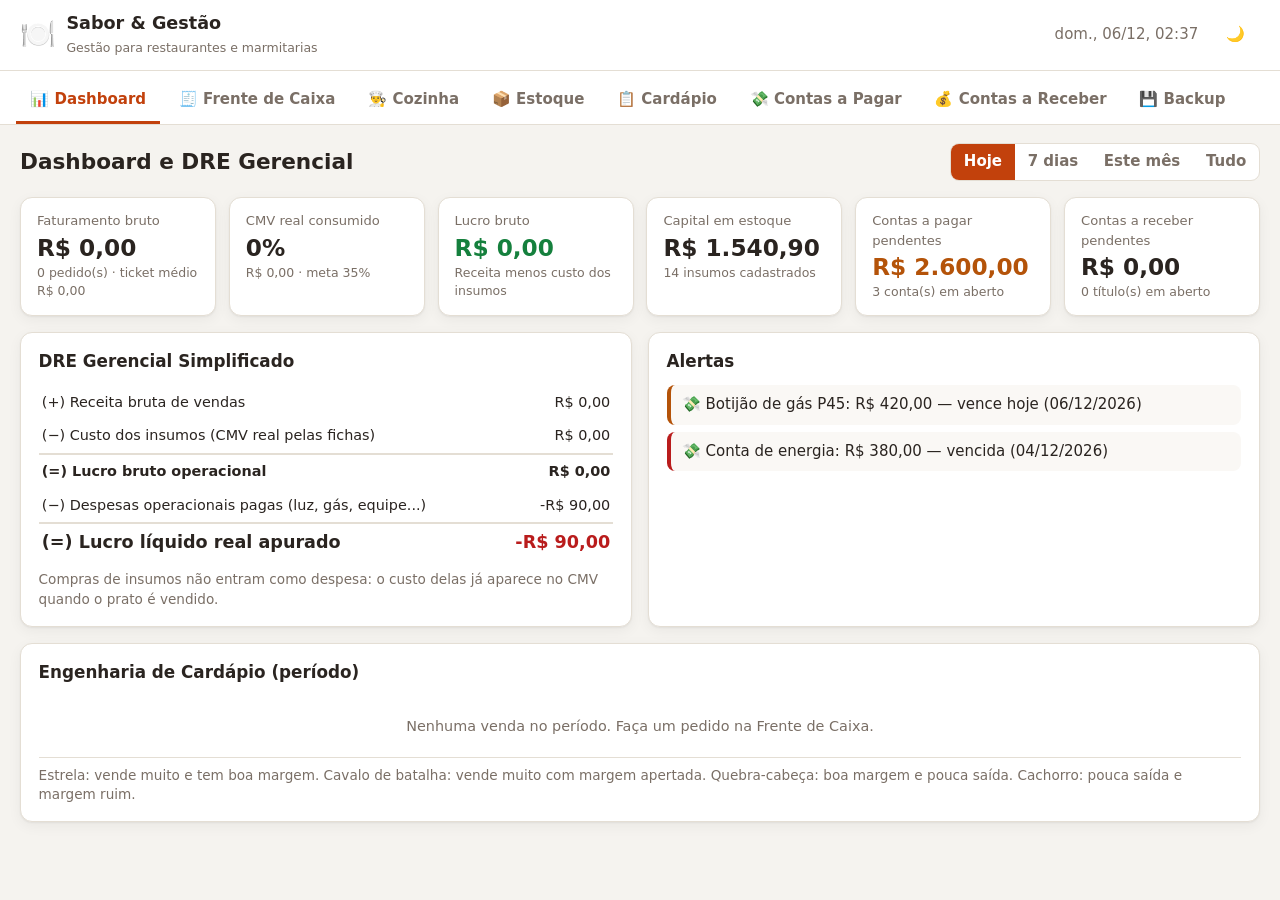
==== instalador-pc/app/index.html @ 0da5b5fb "Adiciona instalador Python para Windows com banco SQLite local servidor.py serve o sistema em 127.0." ====
<!DOCTYPE html>
<html lang="pt-BR">
<head>
  <meta charset="UTF-8">
  <meta name="viewport" content="width=device-width, initial-scale=1">
  <title>Sabor &amp; Gestão</title>
  <link rel="stylesheet" href="styles.css">
</head>
<body>
  <header class="topbar no-print">
    <div class="brand">
      <span class="brand-logo">🍽️</span>
      <div>
        <strong id="nomeRestaurante">Sabor &amp; Gestão</strong>
        <small>Gestão para restaurantes e marmitarias</small>
      </div>
    </div>
    <div class="topbar-right">
      <span id="statusBanco" class="clock"></span>
      <span id="relogio" class="clock"></span>
      <button class="btn btn-ghost" id="btnTema" title="Alternar tema claro/escuro">🌙</button>
    </div>
  </header>

  <nav class="tabs no-print" id="tabs">
    <button class="tab active" data-tab="dashboard">📊 Dashboard</button>
    <button class="tab" data-tab="pdv">🧾 Frente de Caixa</button>
    <button class="tab" data-tab="cozinha">👨‍🍳 Cozinha</button>
    <button class="tab" data-tab="estoque">📦 Estoque</button>
    <button class="tab" data-tab="cardapio">📋 Cardápio</button>
    <button class="tab" data-tab="pagar">💸 Contas a Pagar</button>
    <button class="tab" data-tab="receber">💰 Contas a Receber</button>
    <button class="tab" data-tab="backup">💾 Backup</button>
  </nav>

  <main class="no-print">
    <!-- 1. DASHBOARD / DRE -->
    <section class="panel active" id="tab-dashboard">
      <div class="section-head">
        <h2>Dashboard e DRE Gerencial</h2>
        <div class="seg" id="filtroPeriodo">
          <button data-p="hoje" class="active">Hoje</button>
          <button data-p="7d">7 dias</button>
          <button data-p="mes">Este mês</button>
          <button data-p="tudo">Tudo</button>
        </div>
      </div>
      <div class="kpis" id="kpis"></div>
      <div class="grid-2">
        <div class="card">
          <h3>DRE Gerencial Simplificado</h3>
          <table class="dre" id="dre"></table>
          <p class="hint">Compras de insumos não entram como despesa: o custo delas já aparece no CMV quando o prato é vendido.</p>
        </div>
        <div class="card">
          <h3>Alertas</h3>
          <ul class="alerts" id="alertas"></ul>
        </div>
      </div>
      <div class="card">
        <h3>Engenharia de Cardápio (período)</h3>
        <div class="table-wrap"><table id="tabEngenharia"></table></div>
        <p class="hint">Estrela: vende muito e tem boa margem. Cavalo de batalha: vende muito com margem apertada. Quebra-cabeça: boa margem e pouca saída. Cachorro: pouca saída e margem ruim.</p>
      </div>
    </section>

    <!-- 2. PDV -->
    <section class="panel" id="tab-pdv">
      <div class="pdv">
        <div class="pdv-menu">
          <div class="pdv-filters">
            <input type="search" id="buscaPdv" placeholder="🔎 Buscar prato ou bebida...">
            <div class="chips" id="chipsCategorias"></div>
          </div>
          <div class="menu-grid" id="menuGrid"></div>
        </div>
        <aside class="pdv-cart card">
          <h3>Pedido atual</h3>
          <div class="seg seg-full" id="canalVenda">
            <button data-c="Balcão" class="active">🥡 Balcão</button>
            <button data-c="Mesa">🍽️ Mesa</button>
            <button data-c="Delivery">🛵 Delivery</button>
          </div>
          <div id="camposCanal" class="form-grid"></div>
          <ul class="cart" id="carrinho"></ul>
          <div class="totais" id="totais"></div>
          <label class="lbl">Forma de pagamento</label>
          <div class="pay-grid" id="formasPagamento">
            <button data-f="PIX" class="active">PIX</button>
            <button data-f="Dinheiro">Dinheiro</button>
            <button data-f="Débito">Débito</button>
            <button data-f="Crédito">Crédito</button>
            <button data-f="Fiado">Fiado</button>
          </div>
          <div id="camposPagamento" class="form-grid"></div>
          <div class="cart-actions">
            <button class="btn btn-ghost" id="btnLimpar">Limpar</button>
            <button class="btn btn-primary btn-lg" id="btnFinalizar">Finalizar pedido</button>
          </div>
        </aside>
      </div>
    </section>

    <!-- 3. COZINHA / KDS -->
    <section class="panel" id="tab-cozinha">
      <div class="section-head">
        <h2>Cozinha (KDS)</h2>
        <span class="hint">Atualiza sozinho a cada 30 segundos. Pedidos com mais de 25 min ficam em vermelho.</span>
      </div>
      <div class="kanban">
        <div class="col"><h3>🕒 Novos pedidos <span class="count" id="cNovo"></span></h3><div id="kNovo"></div></div>
        <div class="col"><h3>🔥 Em preparo <span class="count" id="cPreparo"></span></h3><div id="kPreparo"></div></div>
        <div class="col"><h3>🍽️ Prontos <span class="count" id="cPronto"></span></h3><div id="kPronto"></div></div>
      </div>
      <div class="card">
        <h3>Histórico de pedidos</h3>
        <div class="table-wrap"><table id="tabHistorico"></table></div>
      </div>
    </section>

    <!-- 4. ESTOQUE -->
    <section class="panel" id="tab-estoque">
      <div class="section-head">
        <h2>Estoque e Insumos</h2>
        <div class="btn-row">
          <button class="btn" id="btnListaCompras">🛒 Lista de compras</button>
          <button class="btn btn-primary" id="btnNovoInsumo">+ Novo insumo</button>
        </div>
      </div>
      <div class="card">
        <div class="table-wrap"><table id="tabInsumos"></table></div>
      </div>
      <div class="card">
        <div class="section-head">
          <h3>Kardex (movimentações)</h3>
          <select id="filtroKardex">
            <option value="">Todas</option>
            <option value="entrada">Entradas (compras)</option>
            <option value="venda">Saídas por venda</option>
            <option value="perda">Saídas manuais / perdas</option>
          </select>
        </div>
        <div class="table-wrap"><table id="tabKardex"></table></div>
      </div>
    </section>

    <!-- 5. CARDÁPIO -->
    <section class="panel" id="tab-cardapio">
      <div class="section-head">
        <h2>Cardápio e Ficha Técnica</h2>
        <div class="btn-row">
          <label class="inline">Meta de CMV <input type="number" id="metaCmv" min="1" max="100" step="1"> %</label>
          <button class="btn btn-primary" id="btnNovoPrato">+ Novo item</button>
        </div>
      </div>
      <div class="card">
        <div class="table-wrap"><table id="tabCardapio"></table></div>
      </div>
    </section>

    <!-- 6. CONTAS A PAGAR -->
    <section class="panel" id="tab-pagar">
      <div class="section-head">
        <h2>Contas a Pagar</h2>
        <div class="btn-row">
          <select id="filtroPagar">
            <option value="abertas">Em aberto</option>
            <option value="pagas">Pagas</option>
            <option value="todas">Todas</option>
          </select>
          <button class="btn btn-primary" id="btnNovaConta">+ Nova conta</button>
        </div>
      </div>
      <div class="kpis kpis-sm" id="resumoPagar"></div>
      <div class="card"><div class="table-wrap"><table id="tabPagar"></table></div></div>
    </section>

    <!-- 7. CONTAS A RECEBER -->
    <section class="panel" id="tab-receber">
      <div class="section-head">
        <h2>Contas a Receber e Caderneta de Fiado</h2>
        <div class="btn-row">
          <select id="filtroReceber">
            <option value="abertas">Em aberto</option>
            <option value="quitadas">Quitadas</option>
            <option value="todas">Todas</option>
          </select>
          <button class="btn btn-primary" id="btnNovoTitulo">+ Novo lançamento</button>
        </div>
      </div>
      <div class="grid-2">
        <div class="card">
          <h3>Saldo devedor por cliente</h3>
          <div class="table-wrap"><table id="tabSaldos"></table></div>
        </div>
        <div class="card">
          <h3>Recebíveis de cartão de crédito</h3>
          <div class="table-wrap"><table id="tabCartao"></table></div>
        </div>
      </div>
      <div class="card"><h3>Títulos</h3><div class="table-wrap"><table id="tabReceber"></table></div></div>
    </section>

    <!-- 8. BACKUP -->
    <section class="panel" id="tab-backup">
      <div class="section-head"><h2>Backup, Segurança e Exportação</h2></div>
      <div class="grid-2">
        <div class="card">
          <h3>Dados do restaurante</h3>
          <div class="form-grid">
            <label>Nome do restaurante<input id="cfgNome"></label>
            <label>Teto de fiado por cliente (R$)<input id="cfgTeto" type="number" min="0" step="10"></label>
            <label>Prazo padrão do fiado (dias)<input id="cfgPrazo" type="number" min="1" step="1"></label>
          </div>
          <button class="btn btn-primary" id="btnSalvarCfg">Salvar</button>
        </div>
        <div class="card">
          <h3>Exportar e salvar</h3>
          <div class="stack">
            <button class="btn" id="btnCsv">📄 Exportar vendas (CSV / Excel)</button>
            <button class="btn" id="btnBackup">💾 Baixar backup completo (JSON)</button>
            <label class="btn">♻️ Restaurar backup (JSON)<input type="file" id="fileRestore" accept=".json,application/json" hidden></label>
          </div>
        </div>
        <div class="card danger-zone">
          <h3>Modo real</h3>
          <p>Apaga as vendas de teste, os títulos gerados por elas e devolve ao estoque o que essas vendas consumiram. Cardápio, insumos e contas a pagar continuam.</p>
          <button class="btn btn-danger" id="btnModoReal">Zerar vendas de teste</button>
        </div>
        <div class="card danger-zone">
          <h3>Restaurar dados de exemplo</h3>
          <p>Apaga tudo e volta ao cardápio e estoque de demonstração.</p>
          <button class="btn btn-danger" id="btnFabrica">Restaurar padrão de fábrica</button>
        </div>
      </div>
      <p class="hint" id="hintArmazenamento">Todos os dados ficam guardados neste navegador (localStorage). Faça o backup JSON com frequência e guarde no pen drive ou na nuvem.</p>
    </section>
  </main>

  <!-- Modal genérico -->
  <div class="modal-bg no-print" id="modalBg" hidden>
    <div class="modal" role="dialog" aria-modal="true">
      <div class="modal-head"><h3 id="modalTitulo"></h3><button class="btn btn-ghost" data-close>✕</button></div>
      <div class="modal-body" id="modalCorpo"></div>
      <div class="modal-foot" id="modalRodape"></div>
    </div>
  </div>

  <div class="toasts no-print" id="toasts"></div>

  <!-- Área de impressão (cupom térmico 80mm e relatórios) -->
  <div id="printArea"></div>

  <script src="app.js"></script>
</body>
</html>
---- instalador-pc/app/styles.css ----
/* ===== Sabor & Gestão — design system ===== */
:root {
  --bg: #f5f3ef;
  --surface: #ffffff;
  --surface-2: #faf8f5;
  --border: #e4ded4;
  --text: #2a2420;
  --muted: #7a6f66;
  --primary: #c2410c;
  --primary-ink: #ffffff;
  --primary-soft: #fde8dc;
  --ok: #15803d;
  --ok-soft: #dcfce7;
  --warn: #b45309;
  --warn-soft: #fef3c7;
  --bad: #b91c1c;
  --bad-soft: #fee2e2;
  --info: #1d4ed8;
  --info-soft: #dbeafe;
  --radius: 12px;
  --shadow: 0 1px 2px rgba(0,0,0,.05), 0 4px 14px rgba(0,0,0,.05);
  --font: "Segoe UI", system-ui, -apple-system, Roboto, Arial, sans-serif;
  --mono: "Consolas", "Courier New", monospace;
}
:root[data-theme="dark"] {
  --bg: #16130f;
  --surface: #211d18;
  --surface-2: #2a251f;
  --border: #3a332b;
  --text: #f1ebe4;
  --muted: #a89c90;
  --primary: #f97316;
  --primary-ink: #1a0d04;
  --primary-soft: #3b2212;
  --ok: #4ade80;
  --ok-soft: #12301d;
  --warn: #fbbf24;
  --warn-soft: #33270b;
  --bad: #f87171;
  --bad-soft: #3a1616;
  --info: #93c5fd;
  --info-soft: #142338;
  --shadow: 0 1px 2px rgba(0,0,0,.4);
}

* { box-sizing: border-box; }
html, body { margin: 0; }
body { background: var(--bg); color: var(--text); font-family: var(--font); font-size: 15px; line-height: 1.45; }
h2 { font-size: 1.35rem; margin: 0; }
h3 { font-size: 1.05rem; margin: 0 0 .75rem; }
input, select, textarea, button { font: inherit; color: inherit; }
input, select, textarea {
  background: var(--surface); border: 1px solid var(--border); border-radius: 8px;
  padding: .5rem .65rem; width: 100%; min-width: 0;
}
input:focus, select:focus, textarea:focus { outline: 2px solid var(--primary); outline-offset: -1px; }

/* ---- Topbar & tabs ---- */
.topbar { display: flex; justify-content: space-between; align-items: center; padding: .7rem 1.25rem; background: var(--surface); border-bottom: 1px solid var(--border); }
.brand { display: flex; gap: .65rem; align-items: center; }
.brand-logo { font-size: 1.8rem; }
.brand strong { display: block; font-size: 1.1rem; }
.brand small { color: var(--muted); }
.topbar-right { display: flex; align-items: center; gap: .75rem; }
.clock { color: var(--muted); font-variant-numeric: tabular-nums; }
.tabs { display: flex; gap: .25rem; padding: .5rem 1rem 0; background: var(--surface); border-bottom: 1px solid var(--border); overflow-x: auto; position: sticky; top: 0; z-index: 5; }
.tab { border: 0; background: none; padding: .65rem .9rem; border-bottom: 3px solid transparent; cursor: pointer; white-space: nowrap; color: var(--muted); font-weight: 600; }
.tab:hover { color: var(--text); }
.tab.active { color: var(--primary); border-bottom-color: var(--primary); }

main { padding: 1.1rem 1.25rem 3rem; max-width: 1400px; margin: 0 auto; }
.panel { display: none; }
.panel.active { display: block; }
.section-head { display: flex; justify-content: space-between; align-items: center; gap: 1rem; flex-wrap: wrap; margin-bottom: 1rem; }
.section-head h3 { margin: 0; }
.card { background: var(--surface); border: 1px solid var(--border); border-radius: var(--radius); padding: 1rem 1.1rem; box-shadow: var(--shadow); margin-bottom: 1rem; }
.grid-2 { display: grid; grid-template-columns: repeat(auto-fit, minmax(340px, 1fr)); gap: 1rem; }
.grid-2 > .card { margin-bottom: 0; }
.grid-2 + .card, .grid-2 + .hint { margin-top: 1rem; }
.hint { color: var(--muted); font-size: .85rem; margin: .5rem 0 0; }
.stack { display: flex; flex-direction: column; gap: .5rem; }
.btn-row { display: flex; gap: .5rem; align-items: center; flex-wrap: wrap; }
.inline { display: flex; align-items: center; gap: .4rem; white-space: nowrap; }
.inline input { width: 70px; }

/* ---- Buttons ---- */
.btn { display: inline-flex; align-items: center; justify-content: center; gap: .35rem; border: 1px solid var(--border); background: var(--surface-2); padding: .5rem .9rem; border-radius: 8px; cursor: pointer; font-weight: 600; text-decoration: none; }
.btn:hover { filter: brightness(.97); }
.btn-primary { background: var(--primary); border-color: var(--primary); color: var(--primary-ink); }
.btn-danger { background: var(--bad); border-color: var(--bad); color: #fff; }
.btn-ghost { background: transparent; border-color: transparent; }
.btn-sm { padding: .25rem .55rem; font-size: .82rem; }
.btn-lg { padding: .75rem 1.2rem; font-size: 1.05rem; }
.btn:disabled { opacity: .5; cursor: not-allowed; }

.seg { display: inline-flex; border: 1px solid var(--border); border-radius: 9px; overflow: hidden; background: var(--surface); }
.seg button { border: 0; background: none; padding: .45rem .8rem; cursor: pointer; font-weight: 600; color: var(--muted); }
.seg button.active { background: var(--primary); color: var(--primary-ink); }
.seg-full { display: flex; width: 100%; margin-bottom: .75rem; }
.seg-full button { flex: 1; }

/* ---- KPIs ---- */
.kpis { display: grid; grid-template-columns: repeat(auto-fit, minmax(190px, 1fr)); gap: .8rem; margin-bottom: 1rem; }
.kpi { background: var(--surface); border: 1px solid var(--border); border-radius: var(--radius); padding: .85rem 1rem; box-shadow: var(--shadow); }
.kpi span { color: var(--muted); font-size: .82rem; display: block; }
.kpi strong { font-size: 1.45rem; font-variant-numeric: tabular-nums; }
.kpi small { color: var(--muted); display: block; }
.kpi.ok strong { color: var(--ok); } .kpi.bad strong { color: var(--bad); } .kpi.warn strong { color: var(--warn); }
.kpis-sm .kpi strong { font-size: 1.2rem; }

/* ---- Tables ---- */
.table-wrap { overflow-x: auto; }
table { width: 100%; border-collapse: collapse; font-size: .9rem; }
th, td { text-align: left; padding: .5rem .55rem; border-bottom: 1px solid var(--border); vertical-align: middle; }
th { color: var(--muted); font-weight: 600; font-size: .78rem; text-transform: uppercase; letter-spacing: .03em; }
td.num, th.num { text-align: right; font-variant-numeric: tabular-nums; white-space: nowrap; }
tr.row-bad td { background: var(--bad-soft); }
tr.row-warn td { background: var(--warn-soft); }
.empty { color: var(--muted); text-align: center; padding: 1.25rem; }
.dre td { border: 0; padding: .4rem .2rem; }
.dre tr.total td { border-top: 2px solid var(--border); font-weight: 700; }
.dre tr.final td { font-size: 1.1rem; }

.badge { display: inline-block; padding: .12rem .5rem; border-radius: 999px; font-size: .75rem; font-weight: 700; white-space: nowrap; }
.b-ok { background: var(--ok-soft); color: var(--ok); }
.b-bad { background: var(--bad-soft); color: var(--bad); }
.b-warn { background: var(--warn-soft); color: var(--warn); }
.b-info { background: var(--info-soft); color: var(--info); }
.b-muted { background: var(--surface-2); color: var(--muted); border: 1px solid var(--border); }

.alerts { list-style: none; margin: 0; padding: 0; display: flex; flex-direction: column; gap: .45rem; }
.alerts li { padding: .55rem .7rem; border-radius: 8px; background: var(--surface-2); border-left: 4px solid var(--border); }
.alerts li.bad { border-left-color: var(--bad); }
.alerts li.warn { border-left-color: var(--warn); }
.alerts li.ok { border-left-color: var(--ok); }

/* ---- PDV ---- */
.pdv { display: grid; grid-template-columns: 1fr 380px; gap: 1rem; align-items: start; }
.pdv-filters { display: flex; flex-direction: column; gap: .6rem; margin-bottom: .9rem; }
.chips { display: flex; gap: .4rem; flex-wrap: wrap; }
.chip { border: 1px solid var(--border); background: var(--surface); border-radius: 999px; padding: .35rem .85rem; cursor: pointer; font-weight: 600; font-size: .88rem; }
.chip.active { background: var(--primary); color: var(--primary-ink); border-color: var(--primary); }
.menu-grid { display: grid; grid-template-columns: repeat(auto-fill, minmax(175px, 1fr)); gap: .7rem; }
.item { text-align: left; background: var(--surface); border: 1px solid var(--border); border-radius: var(--radius); padding: .8rem; cursor: pointer; display: flex; flex-direction: column; gap: .3rem; min-height: 120px; box-shadow: var(--shadow); }
.item:hover { border-color: var(--primary); }
.item b { font-size: .95rem; }
.item small { color: var(--muted); font-size: .78rem; flex: 1; }
.item .price { font-weight: 800; color: var(--primary); font-size: 1.05rem; }
.item.sem-estoque { opacity: .55; }
.pdv-cart { position: sticky; top: 60px; margin: 0; }
.cart { list-style: none; padding: 0; margin: .5rem 0; max-height: 34vh; overflow-y: auto; }
.cart li { display: grid; grid-template-columns: 1fr auto auto; gap: .5rem; align-items: center; padding: .45rem 0; border-bottom: 1px dashed var(--border); }
.cart .qty { display: inline-flex; align-items: center; gap: .3rem; }
.cart .qty button { width: 26px; height: 26px; border-radius: 6px; border: 1px solid var(--border); background: var(--surface-2); cursor: pointer; }
.totais { border-top: 1px solid var(--border); padding-top: .5rem; margin-bottom: .6rem; }
.totais div { display: flex; justify-content: space-between; font-variant-numeric: tabular-nums; }
.totais .grand { font-size: 1.35rem; font-weight: 800; }
.lbl { font-size: .8rem; color: var(--muted); font-weight: 600; display: block; margin-bottom: .3rem; }
.pay-grid { display: grid; grid-template-columns: repeat(5, 1fr); gap: .3rem; margin-bottom: .6rem; }
.pay-grid button { border: 1px solid var(--border); background: var(--surface-2); border-radius: 8px; padding: .5rem .2rem; cursor: pointer; font-weight: 600; font-size: .82rem; }
.pay-grid button.active { background: var(--primary); color: var(--primary-ink); border-color: var(--primary); }
.cart-actions { display: grid; grid-template-columns: auto 1fr; gap: .5rem; margin-top: .6rem; }
.form-grid { display: grid; grid-template-columns: repeat(auto-fit, minmax(150px, 1fr)); gap: .55rem; margin-bottom: .6rem; }
.form-grid label, .modal-body label { display: flex; flex-direction: column; gap: .25rem; font-size: .82rem; font-weight: 600; color: var(--muted); }
.form-grid label.check, .modal-body label.check { flex-direction: row; align-items: center; gap: .45rem; color: var(--text); }
.form-grid label.check input, .modal-body label.check input { width: auto; }
.troco { font-weight: 700; color: var(--ok); align-self: end; padding-bottom: .5rem; }

/* ---- Kanban ---- */
.kanban { display: grid; grid-template-columns: repeat(3, 1fr); gap: 1rem; margin-bottom: 1rem; }
.col { background: var(--surface-2); border: 1px solid var(--border); border-radius: var(--radius); padding: .8rem; min-height: 220px; }
.col h3 { display: flex; justify-content: space-between; }
.count { background: var(--surface); border: 1px solid var(--border); border-radius: 999px; padding: 0 .55rem; font-size: .85rem; }
.ticket { background: var(--surface); border: 1px solid var(--border); border-left: 5px solid var(--info); border-radius: 10px; padding: .65rem .75rem; margin-bottom: .6rem; box-shadow: var(--shadow); }
.ticket.late { border-left-color: var(--bad); background: var(--bad-soft); }
.ticket-head { display: flex; justify-content: space-between; font-weight: 700; }
.ticket ul { margin: .35rem 0; padding-left: 1.1rem; }
.ticket .meta { color: var(--muted); font-size: .8rem; }
.ticket .timer { font-variant-numeric: tabular-nums; }
.ticket.late .timer { color: var(--bad); font-weight: 800; }
.ticket .btn-row { margin-top: .4rem; }

/* ---- Ficha técnica (modal) ---- */
.ficha-row { display: grid; grid-template-columns: 1fr 110px 50px 34px; gap: .4rem; align-items: center; margin-bottom: .4rem; }
.ficha-resumo { display: grid; grid-template-columns: repeat(4, 1fr); gap: .5rem; margin-top: .75rem; }
.ficha-resumo div { background: var(--surface-2); border-radius: 8px; padding: .5rem; text-align: center; }
.ficha-resumo span { font-size: .75rem; color: var(--muted); display: block; }

/* ---- Modal & toasts ---- */
.modal-bg { position: fixed; inset: 0; background: rgba(0,0,0,.45); display: flex; align-items: flex-start; justify-content: center; padding: 4vh 1rem; z-index: 50; overflow-y: auto; }
.modal-bg[hidden] { display: none; }
.modal { background: var(--surface); border-radius: 14px; width: min(640px, 100%); box-shadow: 0 20px 60px rgba(0,0,0,.3); }
.modal-head { display: flex; justify-content: space-between; align-items: center; padding: .9rem 1.1rem; border-bottom: 1px solid var(--border); }
.modal-head h3 { margin: 0; }
.modal-body { padding: 1rem 1.1rem; display: flex; flex-direction: column; gap: .65rem; }
.modal-foot { padding: .8rem 1.1rem; border-top: 1px solid var(--border); display: flex; justify-content: flex-end; gap: .5rem; flex-wrap: wrap; }
.modal pre { background: var(--surface-2); padding: .75rem; border-radius: 8px; overflow-x: auto; font-family: var(--mono); font-size: .85rem; }
.toasts { position: fixed; bottom: 1rem; right: 1rem; display: flex; flex-direction: column; gap: .5rem; z-index: 60; }
.toast { background: var(--text); color: var(--bg); padding: .7rem 1rem; border-radius: 10px; box-shadow: var(--shadow); max-width: 360px; animation: in .2s ease-out; }
.toast.bad { background: var(--bad); color: #fff; }
.toast.ok { background: var(--ok); color: #fff; }
@keyframes in { from { transform: translateY(10px); opacity: 0; } }
.danger-zone { border-color: var(--bad-soft); }

/* ---- Impressão: cupom térmico 80mm ---- */
#printArea { display: none; }
.cupom { font-family: var(--mono); font-size: 12px; width: 72mm; white-space: pre; margin: 0; color: #000; }
@media print {
  body { background: #fff; }
  .no-print { display: none !important; }
  #printArea { display: block; }
  @page { margin: 4mm; }
}

/* ---- Responsivo ---- */
@media (max-width: 980px) {
  .pdv { grid-template-columns: 1fr; }
  .pdv-cart { position: static; }
  .kanban { grid-template-columns: 1fr; }
}
@media (max-width: 560px) {
  main { padding: .8rem; }
  .topbar { padding: .6rem .8rem; }
  .brand small, .clock { display: none; }
  .pay-grid { grid-template-columns: repeat(3, 1fr); }
  .ficha-resumo { grid-template-columns: repeat(2, 1fr); }
  .grid-2 { grid-template-columns: 1fr; }
}
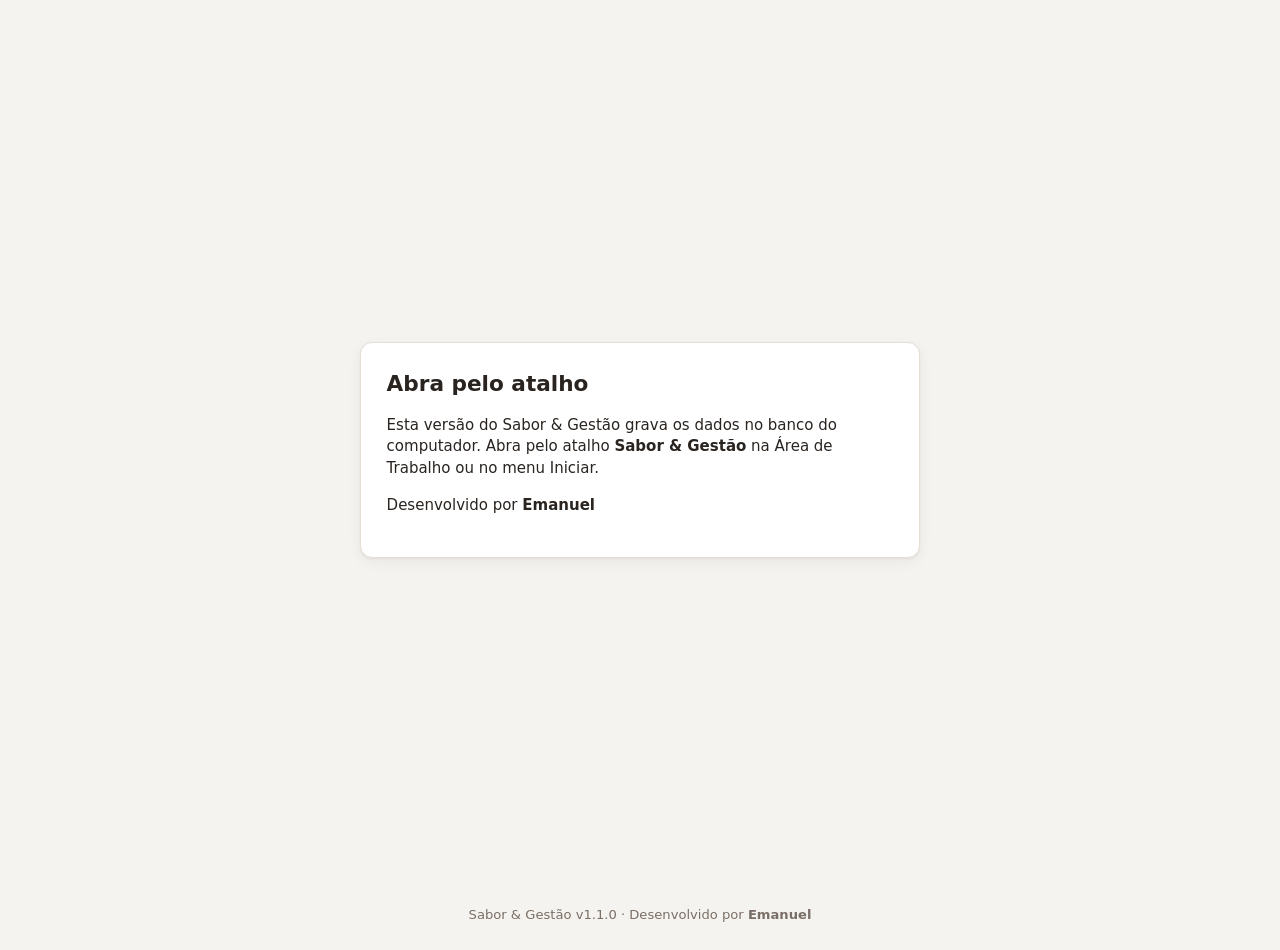
==== commit 91b187e8: "Licença de uso com prazo, créditos do desenvolvedor e testes automáticos - licenca.py: chave assinad" ====
--- a/instalador-pc/app/index.html
+++ b/instalador-pc/app/index.html
@@ -2,6 +2,7 @@
 <html lang="pt-BR">
 <head>
   <meta charset="UTF-8">
+  <!-- Sabor & Gestão — desenvolvido por Emanuel (contato em autor.js) -->
   <meta name="viewport" content="width=device-width, initial-scale=1">
   <title>Sabor &amp; Gestão</title>
   <link rel="stylesheet" href="styles.css">
@@ -18,10 +19,12 @@
     <div class="topbar-right">
       <span id="statusBanco" class="clock"></span>
       <span id="relogio" class="clock"></span>
+      <button class="btn btn-ghost" id="btnSobre" title="Sobre, licença e contato do desenvolvedor">ℹ️</button>
       <button class="btn btn-ghost" id="btnTema" title="Alternar tema claro/escuro">🌙</button>
     </div>
   </header>
 
+  <div class="aviso-licenca no-print" id="avisoLicenca" hidden></div>
   <nav class="tabs no-print" id="tabs">
     <button class="tab active" data-tab="dashboard">📊 Dashboard</button>
     <button class="tab" data-tab="pdv">🧾 Frente de Caixa</button>
@@ -236,6 +239,9 @@
       <p class="hint" id="hintArmazenamento">Todos os dados ficam guardados neste navegador (localStorage). Faça o backup JSON com frequência e guarde no pen drive ou na nuvem.</p>
     </section>
   </main>
+  <footer class="rodape no-print" id="rodape"></footer>
+
+  <div class="bloqueio no-print" id="bloqueio" hidden><div class="bloqueio-caixa" id="bloqueioCaixa"></div></div>
 
   <!-- Modal genérico -->
   <div class="modal-bg no-print" id="modalBg" hidden>
@@ -251,6 +257,7 @@
   <!-- Área de impressão (cupom térmico 80mm e relatórios) -->
   <div id="printArea"></div>
 
+  <script src="autor.js"></script>
   <script src="app.js"></script>
 </body>
 </html>
--- a/instalador-pc/app/styles.css
+++ b/instalador-pc/app/styles.css
@@ -1,4 +1,5 @@
-/* ===== Sabor & Gestão — design system ===== */
+/* Sabor & Gestão — desenvolvido por Emanuel (contato em autor.js)
+   ===== Sabor & Gestão — design system ===== */
 :root {
   --bg: #f5f3ef;
   --surface: #ffffff;
@@ -226,3 +227,22 @@
   .ficha-resumo { grid-template-columns: repeat(2, 1fr); }
   .grid-2 { grid-template-columns: 1fr; }
 }
+
+/* ---------- créditos, licença ---------- */
+.rodape { text-align: center; color: var(--muted); font-size: .82rem; padding: 1.2rem 1rem 1.6rem; }
+.rodape a, .sobre a, .bloqueio a { color: var(--primary); }
+.aviso-licenca { background: var(--warn-soft); color: var(--warn); border-bottom: 1px solid var(--border); padding: .5rem 1rem; font-size: .9rem; text-align: center; }
+.aviso-licenca button { margin-left: .6rem; }
+.bloqueio { position: fixed; inset: 0; background: var(--bg); z-index: 70; display: flex; align-items: center; justify-content: center; padding: 1rem; overflow-y: auto; }
+.bloqueio[hidden] { display: none; }
+.bloqueio-caixa { background: var(--surface); border: 1px solid var(--border); border-radius: var(--radius); box-shadow: var(--shadow); max-width: 560px; width: 100%; padding: 1.6rem; }
+.bloqueio-caixa h2 { margin: 0 0 .4rem; }
+.licenca-chave { width: 100%; min-height: 6.5rem; font-family: var(--mono); font-size: .8rem; word-break: break-all; }
+.codigo-maquina { font-family: var(--mono); font-size: 1.1rem; font-weight: 700; letter-spacing: .05em; background: var(--surface-2); border: 1px dashed var(--border); border-radius: 8px; padding: .3rem .6rem; display: inline-block; }
+.sobre dl { display: grid; grid-template-columns: max-content 1fr; gap: .3rem 1rem; margin: .8rem 0; }
+.sobre dt { color: var(--muted); }
+.sobre dd { margin: 0; }
+.selo { display: inline-block; padding: .1rem .55rem; border-radius: 999px; font-size: .82rem; font-weight: 600; }
+.selo.ok { background: var(--ok-soft); color: var(--ok); }
+.selo.warn { background: var(--warn-soft); color: var(--warn); }
+.selo.bad { background: var(--bad-soft); color: var(--bad); }
